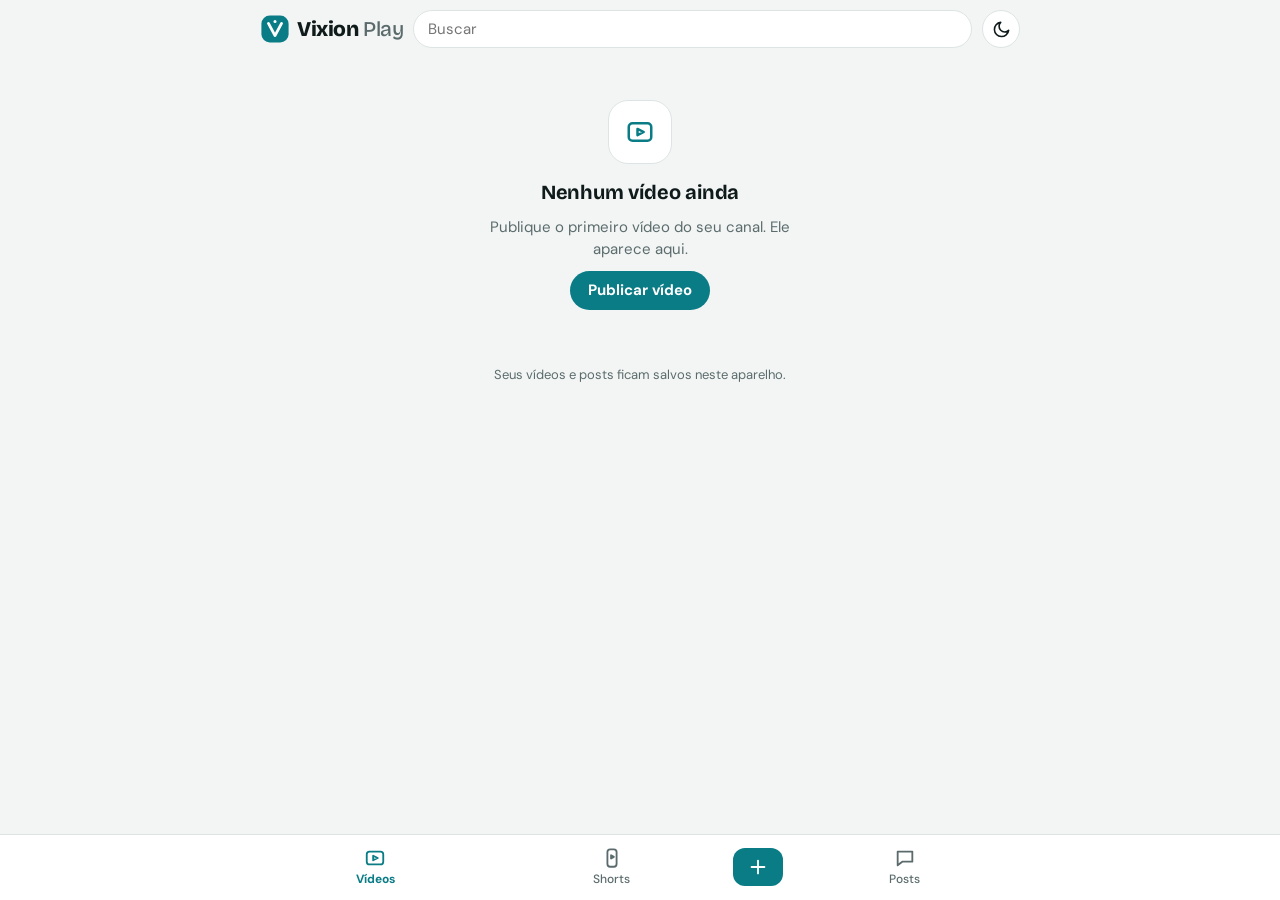
==== index-4.html @ 6b177bf6 "Add files via upload" ====
<!doctype html>
<html lang="pt-BR">
<head>
<meta charset="utf-8">
<meta name="viewport" content="width=device-width,initial-scale=1,viewport-fit=cover">
<meta name="theme-color" content="#0B1213">
<meta name="mobile-web-app-capable" content="yes">
<meta name="apple-mobile-web-app-capable" content="yes">
<meta name="apple-mobile-web-app-title" content="Vixion Play">
<link rel="manifest" href="manifest.webmanifest">
<link rel="icon" href="icon-192.png" type="image/png">
<link rel="apple-touch-icon" href="icon-192.png">
<style>:root{color-scheme:light;padding-top:env(safe-area-inset-top,0px);padding-bottom:env(safe-area-inset-bottom,0px)}body{margin:0}[hidden]{display:none!important}img{max-width:100%}</style>
<title>Vixion Play</title>
<meta name="claude:viewport-fit-sides" content="cover">
<link rel="stylesheet" href="https://fonts.googleapis.com/css2?family=Bricolage+Grotesque:opsz,wght@12..96,500;12..96,700;12..96,800&family=DM+Sans:wght@400;500;700&display=swap">
<style>
/* Layout: app de uma coluna no celular. Barra superior fixa (logo, busca, tema); abas Vídeos, Shorts e Posts na barra inferior com botão central de criar. Vídeos publicados ficam salvos no aparelho (IndexedDB). */
:root{
  --bg:#F2F5F4; --surface:#FFFFFF; --fg:#0F1A1B; --muted:#5B6B6C; --line:#DDE5E4;
  --accent:#0A7C86; --accent-ink:#FFFFFF; --hot:#E8590C; --shadow:0 1px 2px rgba(15,26,27,.06);
  --font-display:"Bricolage Grotesque","Segoe UI",system-ui,sans-serif;
  --font-body:"DM Sans","Segoe UI",system-ui,sans-serif;
}
@media (prefers-color-scheme:dark){
  :root:not([data-theme="light"]){--bg:#0B1213;--surface:#121C1E;--fg:#E8F1F0;--muted:#8FA3A4;--line:#223033;--accent:#35D0C4;--accent-ink:#04201F;--hot:#FF8A4C;--shadow:none;color-scheme:dark}
}
:root[data-theme="dark"]{--bg:#0B1213;--surface:#121C1E;--fg:#E8F1F0;--muted:#8FA3A4;--line:#223033;--accent:#35D0C4;--accent-ink:#04201F;--hot:#FF8A4C;--shadow:none;color-scheme:dark}

*{box-sizing:border-box}
body{background:var(--bg);color:var(--fg);font-family:var(--font-body);font-size:15px;line-height:1.45;
  padding-left:max(16px,env(safe-area-inset-left,0px));padding-right:max(16px,env(safe-area-inset-right,0px));
  padding-block:0 calc(76px + env(safe-area-inset-bottom,0px))}
body::before{content:"";position:fixed;inset:0 0 auto;height:env(safe-area-inset-top,0px);z-index:30;background:var(--bg)}
button{font:inherit;color:inherit;background:none;border:0;cursor:pointer;padding:0}
button:focus-visible,input:focus-visible,textarea:focus-visible,a:focus-visible,label:focus-within{outline:2px solid var(--accent);outline-offset:2px}
.wrap{max-width:760px;margin:0 auto}
svg{fill:none;stroke:currentColor;stroke-width:2;stroke-linecap:round;stroke-linejoin:round}

.top{position:sticky;top:env(safe-area-inset-top,0px);z-index:20;background:var(--bg);display:flex;align-items:center;gap:10px;padding:10px 0}
.logo{display:flex;align-items:center;gap:7px;font-family:var(--font-display);font-weight:800;font-size:21px;letter-spacing:-.02em;white-space:nowrap}
.logo svg{width:30px;height:30px;flex:none}
.logo span{font-weight:500;color:var(--muted)}
.search{flex:1;min-width:0}
.search input{width:100%;height:38px;border-radius:19px;border:1px solid var(--line);background:var(--surface);color:var(--fg);padding:0 14px;font:inherit}
.icon-btn{width:38px;height:38px;border-radius:50%;display:grid;place-items:center;border:1px solid var(--line);background:var(--surface);flex:none}
.icon-btn svg{width:19px;height:19px}

.grid{display:grid;grid-template-columns:repeat(auto-fill,minmax(min(100%,300px),1fr));gap:20px 16px;padding-top:6px}
.vid{display:block;text-align:left;width:100%}
.thumb{position:relative;aspect-ratio:16/9;border-radius:12px;overflow:hidden;max-width:100%;background:var(--line)}
.thumb img{position:absolute;inset:0;width:100%;height:100%;object-fit:cover}
.dur{position:absolute;right:8px;bottom:8px;background:rgba(0,0,0,.78);color:#fff;font-size:12px;font-weight:700;padding:2px 6px;border-radius:5px;font-variant-numeric:tabular-nums}
.meta{display:flex;gap:10px;padding-top:10px}
.av{flex:none;width:36px;height:36px;border-radius:50%;display:grid;place-items:center;color:var(--accent-ink);font-weight:700;font-size:14px;background:var(--accent)}
.meta h3{margin:0;font-size:15px;font-weight:700;line-height:1.3;text-wrap:balance;overflow-wrap:anywhere}
.sub{color:var(--muted);font-size:13px}
.minw{min-width:0}

.empty{margin:36px auto;max-width:340px;text-align:center;display:flex;flex-direction:column;align-items:center;gap:10px}
.empty .ic{width:64px;height:64px;border-radius:20px;background:var(--surface);border:1px solid var(--line);display:grid;place-items:center;color:var(--accent)}
.empty .ic svg{width:30px;height:30px}
.empty h2{font-family:var(--font-display);font-size:20px;margin:4px 0 0;letter-spacing:-.01em}
.empty p{margin:0;color:var(--muted)}

.shorts{height:calc(100svh - 150px - env(safe-area-inset-top,0px) - env(safe-area-inset-bottom,0px));min-height:420px;overflow-y:auto;scroll-snap-type:y mandatory;display:flex;flex-direction:column;gap:12px;scrollbar-width:none;border-radius:18px;margin-top:4px}
.shorts::-webkit-scrollbar{display:none}
.short{position:relative;flex:none;height:100%;scroll-snap-align:start;border-radius:18px;overflow:hidden;color:#fff;max-width:100%;background:#000}
.short video{position:absolute;inset:0;width:100%;height:100%;object-fit:cover}
.short::after{content:"";position:absolute;inset:auto 0 0;height:50%;background:linear-gradient(transparent,rgba(0,0,0,.65));pointer-events:none}
.tap{position:absolute;inset:0;width:100%;z-index:1}
.pauseflag{position:absolute;inset:0;display:grid;place-items:center;z-index:2;pointer-events:none;opacity:0;transition:opacity .2s}
.short.paused .pauseflag{opacity:1}
.pauseflag span{width:64px;height:64px;border-radius:50%;background:rgba(0,0,0,.5);display:grid;place-items:center}
.pauseflag svg{width:28px;height:28px;fill:#fff;stroke:none}
.sinfo{position:absolute;left:14px;right:80px;bottom:18px;z-index:3;text-shadow:0 1px 6px rgba(0,0,0,.5)}
.sinfo b{display:block;font-size:16px}
.sinfo p{margin:4px 0 0;font-size:14px;overflow-wrap:anywhere}
.rail{position:absolute;right:10px;bottom:18px;z-index:3;display:flex;flex-direction:column;gap:14px;align-items:center}
.rail button{display:flex;flex-direction:column;align-items:center;gap:2px;font-size:12px;font-weight:700;text-shadow:0 1px 4px rgba(0,0,0,.5)}
.rail .b{width:46px;height:46px;border-radius:50%;background:rgba(0,0,0,.4);display:grid;place-items:center;backdrop-filter:blur(4px)}
.rail svg{width:22px;height:22px}
.rail .liked svg{fill:#FF5A6E;stroke:#FF5A6E}
.prog{position:absolute;left:0;right:0;bottom:0;height:3px;background:rgba(255,255,255,.25);z-index:3}
.prog i{display:block;height:100%;width:0;background:#fff}

.compose{background:var(--surface);border:1px solid var(--line);border-radius:16px;padding:12px;display:flex;gap:10px;margin:6px 0 12px;box-shadow:var(--shadow)}
.compose textarea{width:100%;border:0;background:transparent;color:var(--fg);font:inherit;resize:none;height:56px}
.compose .row{display:flex;align-items:center;justify-content:space-between;gap:8px;margin-top:6px}
.count{font-size:13px;color:var(--muted);font-variant-numeric:tabular-nums}
.count.over{color:var(--hot);font-weight:700}
.btn{background:var(--accent);color:var(--accent-ink);font-weight:700;padding:9px 18px;border-radius:999px;display:inline-flex;align-items:center;justify-content:center;gap:6px}
.btn:disabled{opacity:.4;cursor:default}
.btn.ghost{background:transparent;border:1px solid var(--line);color:var(--fg)}
.btn.on{background:var(--fg);color:var(--bg)}
.btn.danger{background:transparent;border:1px solid var(--hot);color:var(--hot)}
.btn.block{width:100%}
.post{display:flex;gap:10px;padding:14px 4px;border-bottom:1px solid var(--line)}
.post .body{flex:1;min-width:0}
.post p{margin:2px 0 8px;overflow-wrap:anywhere;white-space:pre-wrap}
.post .who span{color:var(--muted);font-size:14px}
.acts{display:flex;gap:28px;color:var(--muted);font-size:13px}
.acts button{display:flex;align-items:center;gap:6px;padding:4px 0}
.acts svg{width:18px;height:18px}
.acts .liked{color:#E0405A}
.acts .liked svg{fill:#E0405A}

.nav{position:fixed;left:0;right:0;bottom:0;z-index:20;background:var(--surface);border-top:1px solid var(--line);
  padding:8px max(16px,env(safe-area-inset-left,0px)) calc(8px + env(safe-area-inset-bottom,0px)) max(16px,env(safe-area-inset-right,0px))}
.nav .in{max-width:760px;margin:0 auto;display:grid;grid-template-columns:1fr 1fr auto 1fr;align-items:center;gap:6px}
.tab{display:flex;flex-direction:column;align-items:center;gap:2px;font-size:12px;font-weight:500;color:var(--muted);padding:4px 0}
.tab svg{width:22px;height:22px}
.tab[aria-current="page"]{color:var(--accent);font-weight:700}
.plus{width:50px;height:38px;border-radius:12px;background:var(--accent);color:var(--accent-ink);display:grid;place-items:center}
.plus svg{width:22px;height:22px}

.sheet{position:fixed;inset:0;z-index:40;background:var(--bg);overflow-y:auto;
  padding:env(safe-area-inset-top,0px) 0 env(safe-area-inset-bottom,0px)}
.sheet .in{max-width:760px;margin:0 auto;padding:0 0 24px}
.player{position:relative;aspect-ratio:16/9;background:#000;max-width:100%;overflow:hidden}
.player video{width:100%;height:100%;object-fit:contain;display:block;background:#000}
.close{position:absolute;left:10px;top:10px;z-index:2;width:36px;height:36px;border-radius:50%;background:rgba(0,0,0,.55);color:#fff;display:grid;place-items:center}
.close svg{width:18px;height:18px}
.sec{padding:0 max(16px,env(safe-area-inset-left,0px)) 0 max(16px,env(safe-area-inset-right,0px))}
.sec h2{font-family:var(--font-display);font-size:21px;line-height:1.15;margin:14px 0 6px;letter-spacing:-.01em;text-wrap:balance;overflow-wrap:anywhere}
.row2{display:flex;align-items:center;gap:10px;margin:12px 0;flex-wrap:wrap}
.row2 .grow{flex:1;min-width:0}
.cm{display:flex;gap:10px;margin:12px 0}
.cm p{margin:0;overflow-wrap:anywhere}
.cin{display:flex;gap:8px;margin-top:8px}
.cin input,.field input{flex:1;min-width:0;height:42px;border-radius:12px;border:1px solid var(--line);background:var(--surface);color:var(--fg);padding:0 14px;font:inherit;width:100%}
.hdr{display:flex;align-items:center;gap:12px;padding:12px max(16px,env(safe-area-inset-left,0px));}
.hdr .icon-btn{flex:none}
.hdr h2{font-family:var(--font-display);font-size:20px;margin:0;letter-spacing:-.01em}
.field{display:flex;flex-direction:column;gap:6px;margin:14px 0}
.field label,.field .lb{font-weight:700;font-size:14px}
.pick{display:flex;flex-direction:column;align-items:center;gap:8px;border:2px dashed var(--line);border-radius:16px;padding:22px 12px;text-align:center;cursor:pointer;background:var(--surface);color:var(--muted)}
.pick svg{width:30px;height:30px;color:var(--accent)}
.pick input{position:absolute;width:1px;height:1px;opacity:0}
.pv{display:flex;gap:12px;align-items:center;margin-top:10px}
.pv img{width:110px;border-radius:10px;aspect-ratio:16/9;object-fit:cover;background:var(--line);max-width:40%}
.pv.v img{width:64px;aspect-ratio:9/16;max-width:25%}
.menu{position:fixed;inset:0;z-index:50;background:rgba(0,0,0,.5);display:flex;align-items:flex-end;justify-content:center}
.menu .card{width:100%;max-width:760px;background:var(--surface);border-radius:20px 20px 0 0;padding:14px max(16px,env(safe-area-inset-left,0px)) calc(16px + env(safe-area-inset-bottom,0px)) max(16px,env(safe-area-inset-right,0px));display:flex;flex-direction:column;gap:10px}
.menu .opt{display:flex;align-items:center;gap:14px;text-align:left;padding:12px;border-radius:14px;border:1px solid var(--line)}
.menu .opt svg{width:24px;height:24px;color:var(--accent);flex:none}
.menu .opt b{display:block}
.toast{position:fixed;left:50%;bottom:calc(92px + env(safe-area-inset-bottom,0px));transform:translateX(-50%);background:var(--fg);color:var(--bg);padding:9px 16px;border-radius:999px;font-size:14px;font-weight:500;z-index:60;max-width:90%;text-align:center}
.note{color:var(--muted);font-size:13px;text-align:center;margin:20px 0 0}
.err{color:var(--hot);font-size:14px;margin:6px 0 0}
h1.vh{position:absolute;width:1px;height:1px;overflow:hidden;clip:rect(0 0 0 0)}
</style>

<div class="wrap">
  <header class="top">
    <div class="logo" aria-label="Vixion Play">
      <svg viewBox="0 0 32 32" aria-hidden="true"><rect x="1.5" y="1.5" width="29" height="29" rx="9" style="fill:var(--accent);stroke:none"/><path d="M9 10l7 13 7-13" style="stroke:var(--accent-ink);stroke-width:3"/><circle cx="16" cy="8" r="1.6" style="fill:var(--accent-ink);stroke:none"/></svg>
      <div>Vixion <span>Play</span></div>
    </div>
    <label class="search"><h1 class="vh">Vixion Play</h1><input id="q" type="search" placeholder="Buscar" aria-label="Buscar vídeos"></label>
    <button class="icon-btn" id="theme" aria-label="Alternar tema"><svg viewBox="0 0 24 24"><path d="M21 13A9 9 0 1 1 11 3a7 7 0 0 0 10 10z"/></svg></button>
  </header>

  <main>
    <section id="v-videos"><div class="grid" id="grid"></div></section>
    <section id="v-shorts" hidden><div id="shortsbox"></div></section>
    <section id="v-posts" hidden>
      <div class="compose">
        <div class="av" id="myav">V</div>
        <div class="minw" style="flex:1">
          <textarea id="ptxt" maxlength="400" placeholder="O que está rolando?" aria-label="Escrever post"></textarea>
          <div class="row"><span class="count" id="cnt">280</span><button class="btn" id="pbtn" disabled>Postar</button></div>
        </div>
      </div>
      <div id="posts"></div>
    </section>
    <p class="note">Seus vídeos e posts ficam salvos neste aparelho.</p>
  </main>
</div>

<nav class="nav" aria-label="Principal"><div class="in">
  <button class="tab" data-tab="videos"><svg viewBox="0 0 24 24"><rect x="3" y="5" width="18" height="14" rx="3"/><path d="M10 9.5l5 2.5-5 2.5z"/></svg>Vídeos</button>
  <button class="tab" data-tab="shorts"><svg viewBox="0 0 24 24"><rect x="7" y="2.5" width="10" height="19" rx="3"/><path d="M11 9l3 1.8-3 1.8z"/></svg>Shorts</button>
  <button class="plus" id="plus" aria-label="Criar"><svg viewBox="0 0 24 24"><path d="M12 5v14M5 12h14"/></svg></button>
  <button class="tab" data-tab="posts"><svg viewBox="0 0 24 24"><path d="M4 5h16v11H9l-5 4z"/></svg>Posts</button>
</div></nav>

<div class="sheet" id="sheet" hidden></div>
<div class="menu" id="menu" hidden></div>
<div class="toast" id="toast" hidden></div>

<script>
(function(){
var ICON={
  heart:'<svg viewBox="0 0 24 24"><path d="M12 20s-7.5-4.6-9-9.5A5 5 0 0 1 12 7a5 5 0 0 1 9 3.5C19.5 15.4 12 20 12 20z"/></svg>',
  chat:'<svg viewBox="0 0 24 24"><path d="M4 5h16v11H9l-5 4z"/></svg>',
  trash:'<svg viewBox="0 0 24 24"><path d="M4 7h16M10 11v6M14 11v6M6 7l1 13h10l1-13M9 7V4h6v3"/></svg>',
  vol:'<svg viewBox="0 0 24 24"><path d="M4 9v6h4l5 4V5L8 9zM17 9a4 4 0 0 1 0 6"/></svg>',
  mute:'<svg viewBox="0 0 24 24"><path d="M4 9v6h4l5 4V5L8 9zM17 9l4 6M21 9l-4 6"/></svg>',
  play:'<svg viewBox="0 0 24 24"><path d="M7 4l13 8-13 8z"/></svg>',
  x:'<svg viewBox="0 0 24 24"><path d="M6 6l12 12M18 6L6 18"/></svg>',
  back:'<svg viewBox="0 0 24 24"><path d="M15 5l-7 7 7 7"/></svg>',
  up:'<svg viewBox="0 0 24 24"><path d="M12 16V4M7 9l5-5 5 5M5 14v6h14v-6"/></svg>',
  film:'<svg viewBox="0 0 24 24"><rect x="3" y="5" width="18" height="14" rx="3"/><path d="M10 9.5l5 2.5-5 2.5z"/></svg>',
  rect:'<svg viewBox="0 0 24 24"><rect x="7" y="2.5" width="10" height="19" rx="3"/><path d="M11 9l3 1.8-3 1.8z"/></svg>',
  note:'<svg viewBox="0 0 24 24"><path d="M4 5h16v11H9l-5 4z"/></svg>'
};
function $(s,r){return (r||document).querySelector(s)}
function esc(s){return String(s).replace(/[&<>"]/g,function(c){return{"&":"&amp;","<":"&lt;",">":"&gt;",'"':"&quot;"}[c]})}
function fmt(n){if(n>=1e6)return (n/1e6).toFixed(1).replace(".0","").replace(".",",")+" mi";if(n>=1e3)return (n/1e3).toFixed(n>=1e4?0:1).replace(".0","").replace(".",",")+" mil";return String(n)}
function dur(s){s=Math.round(s||0);var h=Math.floor(s/3600),m=Math.floor(s%3600/60),r=s%60;return (h?h+":"+(m<10?"0":""):"")+m+":"+(r<10?"0":"")+r}
function ago(t){var m=Math.floor((Date.now()-t)/60000);if(m<1)return "agora";if(m<60)return "há "+m+" min";var h=Math.floor(m/60);if(h<24)return "há "+h+" h";var d=Math.floor(h/24);if(d<30)return "há "+d+(d===1?" dia":" dias");var mo=Math.floor(d/30);return "há "+mo+(mo===1?" mês":" meses")}
function init(n){return (n||"V").replace("@","").trim().charAt(0).toUpperCase()}
function toast(m){var t=$("#toast");t.textContent=m;t.hidden=false;clearTimeout(toast.t);toast.t=setTimeout(function(){t.hidden=true},2200)}
function lsGet(k,d){try{var v=localStorage.getItem(k);return v?JSON.parse(v):d}catch(e){return d}}
function lsSet(k,v){try{localStorage.setItem(k,JSON.stringify(v))}catch(e){}}

var st={tab:"videos",q:"",muted:true,liked:lsGet("vx-liked",{}),ch:lsGet("vx-channel","")};
var LIB=[],POSTS=lsGet("vx-posts",[]),URLS={},DB=null,dbOk=true;

/* armazenamento de vídeos no aparelho */
function openDB(){return new Promise(function(res,rej){
  if(!window.indexedDB){rej();return}
  var r=indexedDB.open("vixion",1);
  r.onupgradeneeded=function(){r.result.createObjectStore("videos",{keyPath:"id"})};
  r.onsuccess=function(){res(r.result)};r.onerror=function(){rej(r.error)};
})}
function dbAll(){return new Promise(function(res,rej){var q=DB.transaction("videos").objectStore("videos").getAll();q.onsuccess=function(){res(q.result||[])};q.onerror=function(){rej(q.error)}})}
function dbPut(v){return new Promise(function(res,rej){var t=DB.transaction("videos","readwrite");t.objectStore("videos").put(v);t.oncomplete=res;t.onerror=function(){rej(t.error)};t.onabort=function(){rej(t.error)}})}
function dbDel(id){return new Promise(function(res,rej){var t=DB.transaction("videos","readwrite");t.objectStore("videos").delete(id);t.oncomplete=res;t.onerror=function(){rej(t.error)}})}
function urlOf(v){if(!URLS[v.id])URLS[v.id]=URL.createObjectURL(v.blob);return URLS[v.id]}
function kind(k){return LIB.filter(function(v){return v.kind===k}).sort(function(a,b){return b.created-a.created})}

/* vídeos */
function emptyBlock(icon,title,text,btn){
  return '<div class="empty"><div class="ic">'+icon+'</div><h2>'+title+'</h2><p>'+text+'</p>'+(btn?'<button class="btn" data-publish>'+btn+'</button>':'')+'</div>';
}
function drawGrid(){
  var q=st.q.toLowerCase();
  var list=kind("video").filter(function(v){return !q||(v.title+" "+v.ch).toLowerCase().indexOf(q)>-1});
  if(!list.length){
    $("#grid").innerHTML=st.q?'<div class="empty" style="grid-column:1/-1"><p>Nenhum vídeo encontrado.</p></div>':
      '<div style="grid-column:1/-1">'+emptyBlock(ICON.film,"Nenhum vídeo ainda","Publique o primeiro vídeo do seu canal. Ele aparece aqui.","Publicar vídeo")+'</div>';
    return;
  }
  $("#grid").innerHTML=list.map(function(v){
    return '<button class="vid" data-vid="'+v.id+'"><div class="thumb">'+(v.thumb?'<img alt="" src="'+v.thumb+'">':'')+'<span class="dur">'+dur(v.dur)+'</span></div>'+
    '<div class="meta"><div class="av">'+init(v.ch)+'</div><div class="minw"><h3>'+esc(v.title)+'</h3><div class="sub">'+esc(v.ch)+' · '+fmt(v.views||0)+' views · '+ago(v.created)+'</div></div></div></button>';
  }).join("");
}

/* shorts */
var io=null;
function pauseAll(){document.querySelectorAll("#shortsbox video").forEach(function(v){try{v.pause()}catch(e){}})}
function drawShorts(){
  var box=$("#shortsbox"),list=kind("short");
  if(io){io.disconnect();io=null}
  if(!list.length){box.innerHTML=emptyBlock(ICON.rect,"Nenhum short ainda","Vídeos gravados em pé aparecem aqui, em tela cheia.","Publicar vídeo");return}
  box.innerHTML='<div class="shorts" id="shorts">'+list.map(function(s){
    var on=st.liked["s"+s.id];
    return '<article class="short" data-s="'+s.id+'"><video src="'+urlOf(s)+'" '+(s.thumb?'poster="'+s.thumb+'" ':'')+'loop playsinline '+(st.muted?'muted ':'')+'preload="metadata"></video>'+
    '<button class="tap" data-tap aria-label="Pausar ou continuar"></button><div class="pauseflag"><span>'+ICON.play+'</span></div>'+
    '<div class="sinfo"><b>'+esc(s.ch)+'</b><p>'+esc(s.title)+'</p></div>'+
    '<div class="rail"><button class="'+(on?"liked":"")+'" data-slike="'+s.id+'"><span class="b">'+ICON.heart+'</span><span>'+fmt((s.likes||0)+(on?1:0))+'</span></button>'+
    '<button data-mute><span class="b">'+(st.muted?ICON.mute:ICON.vol)+'</span><span>'+(st.muted?"Mudo":"Som")+'</span></button>'+
    '<button data-del="'+s.id+'"><span class="b">'+ICON.trash+'</span><span>Excluir</span></button></div>'+
    '<div class="prog"><i></i></div></article>';
  }).join("")+'</div>';
  var root=$("#shorts");
  io=new IntersectionObserver(function(es){es.forEach(function(e){
    var v=e.target.querySelector("video");
    if(e.isIntersecting&&e.intersectionRatio>.7){e.target.classList.remove("paused");var p=v.play();if(p&&p.catch)p.catch(function(){})}
    else{try{v.pause()}catch(x){}}
  })},{root:root,threshold:[0,.7,1]});
  root.querySelectorAll(".short").forEach(function(el){
    io.observe(el);
    var v=el.querySelector("video"),bar=el.querySelector(".prog i");
    v.ontimeupdate=function(){if(v.duration)bar.style.width=(v.currentTime/v.duration*100)+"%"};
  });
}

/* posts */
function drawPosts(){
  if(!POSTS.length){$("#posts").innerHTML=emptyBlock(ICON.note,"Nenhum post ainda","Escreva algo no campo acima para abrir o feed.");return}
  $("#posts").innerHTML=POSTS.map(function(p){
    var on=st.liked["p"+p.id];
    return '<article class="post"><div class="av">'+init(p.n)+'</div><div class="body"><div class="who"><b>'+esc(p.n)+'</b> <span>· '+ago(p.id)+'</span></div>'+
    '<p>'+esc(p.t)+'</p><div class="acts"><button class="'+(on?"liked":"")+'" data-plike="'+p.id+'">'+ICON.heart+fmt((p.l||0)+(on?1:0))+'</button>'+
    '<button data-pdel="'+p.id+'" aria-label="Excluir post">'+ICON.trash+'</button></div></div></article>';
  }).join("");
}

/* abas */
function go(tab,silent){
  st.tab=tab;
  ["videos","shorts","posts"].forEach(function(t){$("#v-"+t).hidden=t!==tab});
  document.querySelectorAll(".tab").forEach(function(b){if(b.dataset.tab===tab)b.setAttribute("aria-current","page");else b.removeAttribute("aria-current")});
  if(tab!=="shorts")pauseAll();
  if(tab==="shorts")drawShorts();
  if(!silent){try{history.replaceState(null,"","#"+tab)}catch(e){location.hash=tab}}
  window.scrollTo(0,0);
}

/* excluir com confirmação */
var pend=null;
function askDelete(id){
  if(pend&&pend.id===id){clearTimeout(pend.t);pend=null;removeVideo(id);return}
  if(pend)clearTimeout(pend.t);
  pend={id:id,t:setTimeout(function(){pend=null},3500)};
  toast("Toque de novo para excluir");
}
function removeVideo(id){
  dbDel(id).catch(function(){}).then(function(){
    LIB=LIB.filter(function(v){return v.id!==id});
    if(URLS[id]){URL.revokeObjectURL(URLS[id]);delete URLS[id]}
    closeSheet();drawGrid();if(st.tab==="shorts")drawShorts();toast("Vídeo excluído");
  });
}

/* player */
function closeSheet(){var sh=$("#sheet");var v=sh.querySelector("video");if(v)try{v.pause()}catch(e){}sh.hidden=true;sh.innerHTML="";document.body.style.overflow=""}
function openVideo(id){
  var v=LIB.filter(function(x){return x.id==id})[0];if(!v)return;
  v.views=(v.views||0)+1;dbPut(v).catch(function(){});
  var sh=$("#sheet"),cms=[],on=st.liked["v"+v.id];
  sh.innerHTML='<div class="in"><div class="player"><video controls autoplay playsinline src="'+urlOf(v)+'"></video>'+
   '<button class="close" id="cl" aria-label="Fechar">'+ICON.x+'</button></div>'+
   '<div class="sec"><h2>'+esc(v.title)+'</h2><div class="sub">'+fmt(v.views)+' views · '+ago(v.created)+'</div>'+
   '<div class="row2"><div class="av">'+init(v.ch)+'</div><div class="grow"><b>'+esc(v.ch)+'</b></div></div>'+
   '<div class="row2"><button class="btn ghost" id="lk">'+ICON.heart.replace('<svg','<svg width="18" height="18"')+'<span id="lkn">'+fmt((v.likes||0)+(on?1:0))+'</span></button>'+
   '<button class="btn danger" id="dl">Excluir vídeo</button></div>'+
   '<b>Comentários</b><div id="cms"></div>'+
   '<form class="cin" id="cf"><input id="ci" placeholder="Adicionar comentário" aria-label="Comentário" maxlength="200"><button class="btn" type="submit">Enviar</button></form></div></div>';
  sh.hidden=false;sh.scrollTop=0;document.body.style.overflow="hidden";
  function cdraw(){$("#cms",sh).innerHTML=cms.length?cms.map(function(c){return '<div class="cm"><div class="av">'+init(c.n)+'</div><div class="minw"><div class="sub">'+esc(c.n)+'</div><p>'+esc(c.t)+'</p></div></div>'}).join(""):'<p class="sub" style="margin:8px 0">Seja o primeiro a comentar.</p>'}
  cdraw();
  $("#cl",sh).onclick=function(){closeSheet();drawGrid()};
  $("#lk",sh).onclick=function(){st.liked["v"+v.id]=!st.liked["v"+v.id];lsSet("vx-liked",st.liked);$("#lkn",sh).textContent=fmt((v.likes||0)+(st.liked["v"+v.id]?1:0))};
  $("#dl",sh).onclick=function(){askDelete(v.id)};
  $("#cf",sh).onsubmit=function(e){e.preventDefault();var i=$("#ci",sh),t=i.value.trim();if(!t)return;cms.unshift({n:st.ch||"Você",t:t});i.value="";cdraw()};
}

/* publicar vídeo */
function probe(file){return new Promise(function(res,rej){
  var u=URL.createObjectURL(file),v=document.createElement("video"),done=false;
  v.muted=true;v.playsInline=true;v.preload="metadata";
  function fail(){if(done)return;done=true;URL.revokeObjectURL(u);rej()}
  var to=setTimeout(fail,12000);
  v.onerror=fail;
  v.onloadedmetadata=function(){try{v.currentTime=Math.min(1,(v.duration||2)/2)}catch(e){}};
  v.onseeked=function(){
    if(done)return;done=true;clearTimeout(to);
    var w=v.videoWidth,h=v.videoHeight,c=document.createElement("canvas"),sc=Math.min(1,640/Math.max(w,h));
    c.width=Math.round(w*sc);c.height=Math.round(h*sc);
    var thumb="";try{c.getContext("2d").drawImage(v,0,0,c.width,c.height);thumb=c.toDataURL("image/jpeg",.72)}catch(e){}
    var d=v.duration;URL.revokeObjectURL(u);res({thumb:thumb,dur:d,vertical:h>w});
  };
  v.src=u;
})}
function openPublish(){
  closeMenu();
  var sh=$("#sheet"),info=null,file=null;
  sh.innerHTML='<div class="in"><div class="hdr"><button class="icon-btn" id="cl" aria-label="Voltar">'+ICON.back+'</button><h2>Publicar vídeo</h2></div>'+
   '<form class="sec" id="pf"><label class="pick" for="f">'+ICON.up+'<b style="color:var(--fg)">Escolher vídeo</b><span>Da galeria ou dos arquivos do aparelho</span><input id="f" type="file" accept="video/*"></label>'+
   '<div class="pv" id="pv" hidden><img id="pi" alt=""><div class="minw"><div id="pk"><b></b></div><div class="sub" id="pd"></div></div></div><p class="err" id="er" hidden></p>'+
   '<div class="field"><label for="tt">Título</label><input id="tt" maxlength="100" placeholder="Dê um título ao vídeo"></div>'+
   '<div class="field"><label for="cn">Nome do canal</label><input id="cn" maxlength="40" placeholder="Ex.: Meu Canal" value="'+esc(st.ch)+'"></div>'+
   '<p class="sub">O vídeo fica salvo neste aparelho e neste navegador. Outras pessoas ainda não conseguem ver.</p>'+
   '<button class="btn block" id="go" type="submit" disabled>Publicar</button></form></div>';
  sh.hidden=false;sh.scrollTop=0;document.body.style.overflow="hidden";
  $("#cl",sh).onclick=closeSheet;
  var er=$("#er",sh),goBtn=$("#go",sh);
  $("#f",sh).onchange=function(){
    file=this.files&&this.files[0];if(!file)return;
    er.hidden=true;goBtn.disabled=true;info=null;
    $("#pv",sh).hidden=false;$("#pk",sh).innerHTML="<b>Lendo o vídeo…</b>";$("#pd",sh).textContent="";$("#pi",sh).removeAttribute("src");
    if(!$("#tt",sh).value)$("#tt",sh).value=file.name.replace(/\.[^.]+$/,"").slice(0,100);
    probe(file).then(function(r){
      info=r;$("#pi",sh).src=r.thumb;$("#pv",sh).classList.toggle("v",r.vertical);
      $("#pk",sh).innerHTML="<b>"+(r.vertical?"Vai para Shorts":"Vai para Vídeos")+"</b>";
      $("#pd",sh).textContent=dur(r.dur)+" · "+(file.size/1048576).toFixed(1).replace(".",",")+" MB";
      goBtn.disabled=false;
    }).catch(function(){
      $("#pv",sh).hidden=true;er.textContent="Não consegui abrir esse vídeo neste navegador. Tente um arquivo MP4.";er.hidden=false;
    });
  };
  $("#pf",sh).onsubmit=function(e){
    e.preventDefault();
    if(!info||!file||!DB){if(!DB){er.textContent="Este navegador não permite salvar vídeos.";er.hidden=false}return}
    var title=$("#tt",sh).value.trim()||"Sem título",ch=$("#cn",sh).value.trim()||"Meu canal";
    goBtn.disabled=true;goBtn.textContent="Salvando…";
    var rec={id:Date.now(),title:title,ch:ch,kind:info.vertical?"short":"video",dur:info.dur,thumb:info.thumb,blob:file,created:Date.now(),views:0,likes:0};
    st.ch=ch;lsSet("vx-channel",ch);
    dbPut(rec).then(function(){
      LIB.unshift(rec);closeSheet();drawGrid();go(rec.kind==="short"?"shorts":"videos");toast("Vídeo publicado");
    }).catch(function(){
      goBtn.disabled=false;goBtn.textContent="Publicar";er.textContent="Não coube no espaço deste aparelho. Tente um vídeo menor.";er.hidden=false;
    });
  };
}

/* menu criar */
function closeMenu(){$("#menu").hidden=true;$("#menu").innerHTML=""}
function openMenu(){
  var m=$("#menu");
  m.innerHTML='<div class="card"><button class="opt" data-publish>'+ICON.up+'<span><b>Publicar vídeo</b><span class="sub">Envie da galeria do aparelho</span></span></button>'+
   '<button class="opt" data-newpost>'+ICON.note+'<span><b>Escrever post</b><span class="sub">Texto curto de até 280 letras</span></span></button></div>';
  m.hidden=false;
}

/* eventos */
document.addEventListener("click",function(e){
  var menu=$("#menu");
  if(!menu.hidden&&e.target===menu){closeMenu();return}
  var t=e.target.closest("button");if(!t)return;
  if(t.dataset.tab){go(t.dataset.tab);return}
  if(t.dataset.vid){openVideo(t.dataset.vid);return}
  if(t.hasAttribute("data-publish")){openPublish();return}
  if(t.hasAttribute("data-newpost")){closeMenu();go("posts");setTimeout(function(){$("#ptxt").focus()},50);return}
  if(t.dataset.slike){var k=t.dataset.slike;st.liked["s"+k]=!st.liked["s"+k];lsSet("vx-liked",st.liked);
    var el=t.closest(".short"),on=st.liked["s"+k],s=LIB.filter(function(x){return x.id==k})[0];
    t.classList.toggle("liked",on);t.querySelector("span:last-child").textContent=fmt((s.likes||0)+(on?1:0));return}
  if(t.dataset.plike){var k2="p"+t.dataset.plike;st.liked[k2]=!st.liked[k2];lsSet("vx-liked",st.liked);drawPosts();return}
  if(t.dataset.pdel){POSTS=POSTS.filter(function(p){return String(p.id)!==t.dataset.pdel});lsSet("vx-posts",POSTS);drawPosts();return}
  if(t.dataset.del){askDelete(+t.dataset.del);return}
  if(t.hasAttribute("data-mute")){st.muted=!st.muted;document.querySelectorAll("#shortsbox video").forEach(function(v){v.muted=st.muted});
    document.querySelectorAll("[data-mute]").forEach(function(b){b.innerHTML='<span class="b">'+(st.muted?ICON.mute:ICON.vol)+'</span><span>'+(st.muted?"Mudo":"Som")+'</span>'});return}
  if(t.hasAttribute("data-tap")){var sh=t.closest(".short"),v=sh.querySelector("video");
    if(v.paused){v.play();sh.classList.remove("paused")}else{v.pause();sh.classList.add("paused")}return}
});
document.addEventListener("keydown",function(e){if(e.key==="Escape"){if(!$("#menu").hidden)closeMenu();else if(!$("#sheet").hidden)closeSheet()}});
$("#q").addEventListener("input",function(){st.q=this.value;if(st.tab!=="videos")go("videos");drawGrid()});
$("#theme").addEventListener("click",function(){
  var r=document.documentElement,cur=r.getAttribute("data-theme");
  if(!cur)cur=matchMedia("(prefers-color-scheme: dark)").matches?"dark":"light";
  r.setAttribute("data-theme",cur==="dark"?"light":"dark");
});
$("#plus").addEventListener("click",openMenu);
var pt=$("#ptxt"),pb=$("#pbtn"),cn=$("#cnt");
pt.addEventListener("input",function(){
  var left=280-pt.value.length;cn.textContent=left;cn.classList.toggle("over",left<0);
  pb.disabled=!pt.value.trim()||left<0;
});
pb.addEventListener("click",function(){
  var t=pt.value.trim();if(!t||t.length>280)return;
  POSTS.unshift({id:Date.now(),n:st.ch||"Você",t:t,l:0});lsSet("vx-posts",POSTS);
  pt.value="";cn.textContent="280";pb.disabled=true;drawPosts();toast("Post publicado");
});
window.addEventListener("hashchange",function(){var h=location.hash.slice(1);if(["videos","shorts","posts"].indexOf(h)>-1)go(h,true)});

$("#myav").textContent=init(st.ch||"V");
drawGrid();drawPosts();
var h0=location.hash.slice(1);go(["videos","shorts","posts"].indexOf(h0)>-1?h0:"videos",true);
openDB().then(function(d){DB=d;return dbAll()}).then(function(all){LIB=all;drawGrid();if(st.tab==="shorts")drawShorts()}).catch(function(){dbOk=false});
})();
</script>

<script>if('serviceWorker' in navigator){addEventListener('load',function(){navigator.serviceWorker.register('sw.js').catch(function(){})})}</script>
</body>
</html>
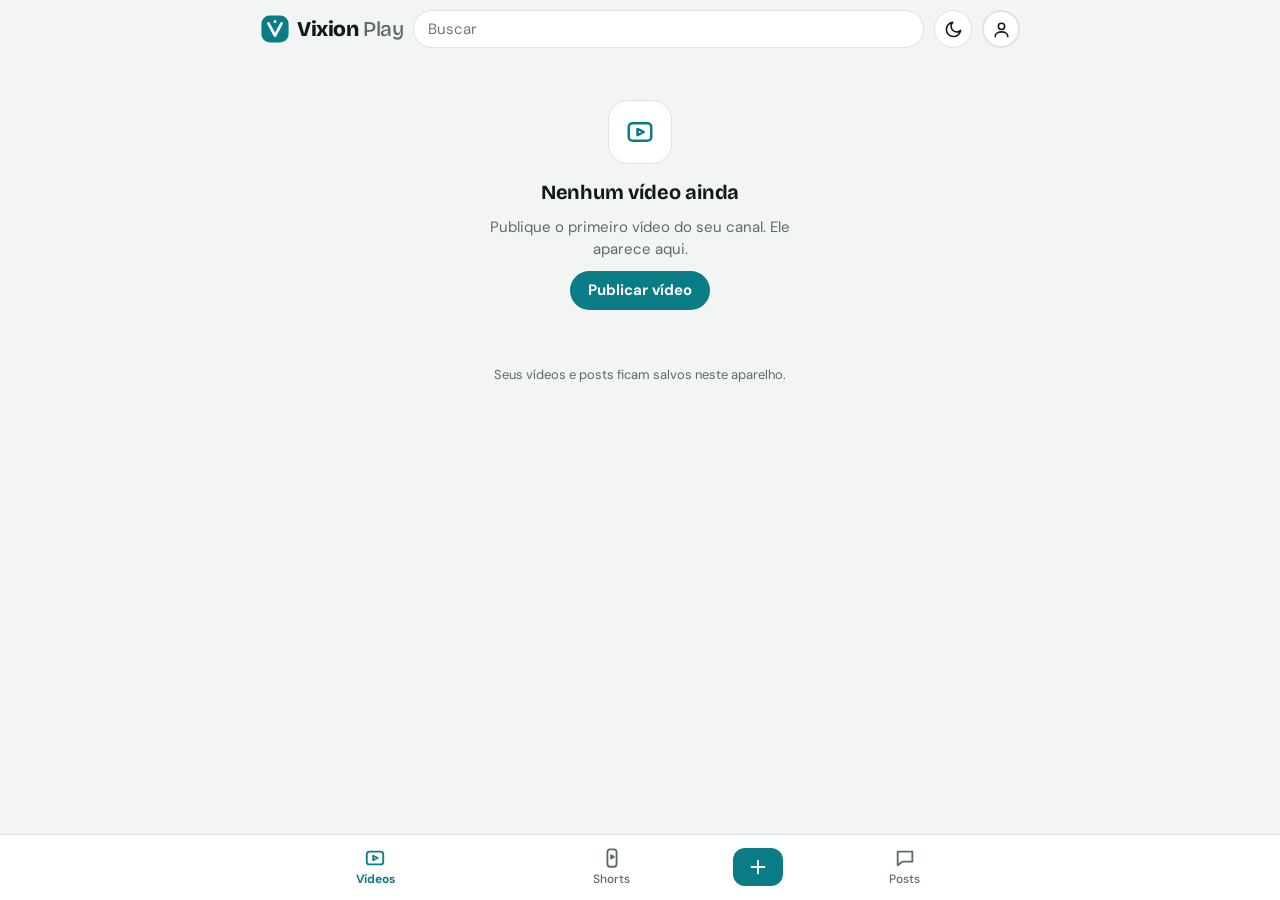
==== commit 3b158587: "Add files via upload" ====
--- a/index-4.html
+++ b/index-4.html
@@ -149,6 +149,29 @@
 .note{color:var(--muted);font-size:13px;text-align:center;margin:20px 0 0}
 .err{color:var(--hot);font-size:14px;margin:6px 0 0}
 h1.vh{position:absolute;width:1px;height:1px;overflow:hidden;clip:rect(0 0 0 0)}
+.av img,.bigav img{width:100%;height:100%;object-fit:cover;display:block}
+.av{overflow:hidden}
+.icon-btn.avb{padding:0;overflow:hidden;border:2px solid var(--line)}
+.icon-btn .av{width:100%;height:100%;border-radius:50%;font-size:15px}
+.banner{position:relative;height:120px}
+.bigav{width:84px;height:84px;border-radius:50%;border:4px solid var(--bg);display:grid;place-items:center;font-family:var(--font-display);font-weight:800;font-size:34px;color:#fff;overflow:hidden;margin-top:-42px;flex:none}
+.pavrow{display:flex;align-items:flex-end;justify-content:space-between;gap:12px;position:relative;z-index:1}
+.field>input{flex:none}
+.pn{font-family:var(--font-display);font-size:24px;margin:10px 0 2px;letter-spacing:-.01em;overflow-wrap:anywhere}
+.bio{margin:8px 0;overflow-wrap:anywhere}
+.stats{display:flex;gap:22px;margin:12px 0 16px}
+.stats b{display:block;font-size:19px;font-family:var(--font-display)}
+.sec h3.sh{font-family:var(--font-display);font-size:17px;margin:22px 0 10px}
+.tag{position:absolute;left:8px;top:8px;background:rgba(0,0,0,.7);color:#fff;font-size:11px;font-weight:700;padding:2px 6px;border-radius:5px}
+.edav{display:flex;align-items:center;gap:14px;margin:8px 0 4px}
+.edav .bigav{margin-top:0;border-color:var(--line)}
+.swatches{display:flex;gap:10px;flex-wrap:wrap}
+.sw{width:34px;height:34px;border-radius:50%;border:3px solid transparent}
+.sw[aria-pressed="true"]{border-color:var(--fg)}
+.hrow{display:flex;align-items:center;gap:8px}
+.hrow span{font-weight:700;color:var(--muted);font-size:18px}
+.help{font-size:13px;color:var(--muted);margin:0}
+@media (max-width:340px){.logo span{display:none}}
 </style>
 
 <div class="wrap">
@@ -159,6 +182,7 @@
     </div>
     <label class="search"><h1 class="vh">Vixion Play</h1><input id="q" type="search" placeholder="Buscar" aria-label="Buscar vídeos"></label>
     <button class="icon-btn" id="theme" aria-label="Alternar tema"><svg viewBox="0 0 24 24"><path d="M21 13A9 9 0 1 1 11 3a7 7 0 0 0 10 10z"/></svg></button>
+    <button class="icon-btn avb" id="prof" aria-label="Meu canal"></button>
   </header>
 
   <main>
@@ -166,7 +190,7 @@
     <section id="v-shorts" hidden><div id="shortsbox"></div></section>
     <section id="v-posts" hidden>
       <div class="compose">
-        <div class="av" id="myav">V</div>
+        <div id="myavbox"></div>
         <div class="minw" style="flex:1">
           <textarea id="ptxt" maxlength="400" placeholder="O que está rolando?" aria-label="Escrever post"></textarea>
           <div class="row"><span class="count" id="cnt">280</span><button class="btn" id="pbtn" disabled>Postar</button></div>
@@ -203,7 +227,8 @@
   up:'<svg viewBox="0 0 24 24"><path d="M12 16V4M7 9l5-5 5 5M5 14v6h14v-6"/></svg>',
   film:'<svg viewBox="0 0 24 24"><rect x="3" y="5" width="18" height="14" rx="3"/><path d="M10 9.5l5 2.5-5 2.5z"/></svg>',
   rect:'<svg viewBox="0 0 24 24"><rect x="7" y="2.5" width="10" height="19" rx="3"/><path d="M11 9l3 1.8-3 1.8z"/></svg>',
-  note:'<svg viewBox="0 0 24 24"><path d="M4 5h16v11H9l-5 4z"/></svg>'
+  note:'<svg viewBox="0 0 24 24"><path d="M4 5h16v11H9l-5 4z"/></svg>',
+  user:'<svg viewBox="0 0 24 24"><circle cx="12" cy="8" r="4"/><path d="M4 21c0-4 4-6 8-6s8 2 8 6"/></svg>'
 };
 function $(s,r){return (r||document).querySelector(s)}
 function esc(s){return String(s).replace(/[&<>"]/g,function(c){return{"&":"&amp;","<":"&lt;",">":"&gt;",'"':"&quot;"}[c]})}
@@ -217,6 +242,10 @@
 
 var st={tab:"videos",q:"",muted:true,liked:lsGet("vx-liked",{}),ch:lsGet("vx-channel","")};
 var LIB=[],POSTS=lsGet("vx-posts",[]),URLS={},DB=null,dbOk=true;
+var PROF=lsGet("vx-profile",null);
+function pName(){return PROF?PROF.name:"Meu canal"}
+function pHandle(){return PROF?"@"+PROF.handle:"@canal"}
+function avH(){return '<div class="av" style="background:hsl('+(PROF?PROF.hue:180)+' 55% 38%);color:#fff">'+(PROF&&PROF.avatar?'<img alt="" src="'+PROF.avatar+'">':esc(init(pName())))+'</div>'}
 
 /* armazenamento de vídeos no aparelho */
 function openDB(){return new Promise(function(res,rej){
@@ -237,7 +266,7 @@
 }
 function drawGrid(){
   var q=st.q.toLowerCase();
-  var list=kind("video").filter(function(v){return !q||(v.title+" "+v.ch).toLowerCase().indexOf(q)>-1});
+  var list=kind("video").filter(function(v){return !q||(v.title+" "+pName()+" "+pHandle()).toLowerCase().indexOf(q)>-1});
   if(!list.length){
     $("#grid").innerHTML=st.q?'<div class="empty" style="grid-column:1/-1"><p>Nenhum vídeo encontrado.</p></div>':
       '<div style="grid-column:1/-1">'+emptyBlock(ICON.film,"Nenhum vídeo ainda","Publique o primeiro vídeo do seu canal. Ele aparece aqui.","Publicar vídeo")+'</div>';
@@ -245,7 +274,7 @@
   }
   $("#grid").innerHTML=list.map(function(v){
     return '<button class="vid" data-vid="'+v.id+'"><div class="thumb">'+(v.thumb?'<img alt="" src="'+v.thumb+'">':'')+'<span class="dur">'+dur(v.dur)+'</span></div>'+
-    '<div class="meta"><div class="av">'+init(v.ch)+'</div><div class="minw"><h3>'+esc(v.title)+'</h3><div class="sub">'+esc(v.ch)+' · '+fmt(v.views||0)+' views · '+ago(v.created)+'</div></div></div></button>';
+    '<div class="meta">'+avH()+'<div class="minw"><h3>'+esc(v.title)+'</h3><div class="sub">'+esc(pName())+' · '+fmt(v.views||0)+' views · '+ago(v.created)+'</div></div></div></button>';
   }).join("");
 }
 
@@ -260,7 +289,7 @@
     var on=st.liked["s"+s.id];
     return '<article class="short" data-s="'+s.id+'"><video src="'+urlOf(s)+'" '+(s.thumb?'poster="'+s.thumb+'" ':'')+'loop playsinline '+(st.muted?'muted ':'')+'preload="metadata"></video>'+
     '<button class="tap" data-tap aria-label="Pausar ou continuar"></button><div class="pauseflag"><span>'+ICON.play+'</span></div>'+
-    '<div class="sinfo"><b>'+esc(s.ch)+'</b><p>'+esc(s.title)+'</p></div>'+
+    '<div class="sinfo"><b>'+esc(pHandle())+'</b><p>'+esc(s.title)+'</p></div>'+
     '<div class="rail"><button class="'+(on?"liked":"")+'" data-slike="'+s.id+'"><span class="b">'+ICON.heart+'</span><span>'+fmt((s.likes||0)+(on?1:0))+'</span></button>'+
     '<button data-mute><span class="b">'+(st.muted?ICON.mute:ICON.vol)+'</span><span>'+(st.muted?"Mudo":"Som")+'</span></button>'+
     '<button data-del="'+s.id+'"><span class="b">'+ICON.trash+'</span><span>Excluir</span></button></div>'+
@@ -284,7 +313,7 @@
   if(!POSTS.length){$("#posts").innerHTML=emptyBlock(ICON.note,"Nenhum post ainda","Escreva algo no campo acima para abrir o feed.");return}
   $("#posts").innerHTML=POSTS.map(function(p){
     var on=st.liked["p"+p.id];
-    return '<article class="post"><div class="av">'+init(p.n)+'</div><div class="body"><div class="who"><b>'+esc(p.n)+'</b> <span>· '+ago(p.id)+'</span></div>'+
+    return '<article class="post">'+avH()+'<div class="body"><div class="who"><b>'+esc(pName())+'</b> <span>'+esc(pHandle())+' · '+ago(p.id)+'</span></div>'+
     '<p>'+esc(p.t)+'</p><div class="acts"><button class="'+(on?"liked":"")+'" data-plike="'+p.id+'">'+ICON.heart+fmt((p.l||0)+(on?1:0))+'</button>'+
     '<button data-pdel="'+p.id+'" aria-label="Excluir post">'+ICON.trash+'</button></div></div></article>';
   }).join("");
@@ -326,18 +355,18 @@
   sh.innerHTML='<div class="in"><div class="player"><video controls autoplay playsinline src="'+urlOf(v)+'"></video>'+
    '<button class="close" id="cl" aria-label="Fechar">'+ICON.x+'</button></div>'+
    '<div class="sec"><h2>'+esc(v.title)+'</h2><div class="sub">'+fmt(v.views)+' views · '+ago(v.created)+'</div>'+
-   '<div class="row2"><div class="av">'+init(v.ch)+'</div><div class="grow"><b>'+esc(v.ch)+'</b></div></div>'+
+   '<div class="row2">'+avH()+'<div class="grow"><b>'+esc(pName())+'</b><div class="sub">'+esc(pHandle())+'</div></div></div>'+
    '<div class="row2"><button class="btn ghost" id="lk">'+ICON.heart.replace('<svg','<svg width="18" height="18"')+'<span id="lkn">'+fmt((v.likes||0)+(on?1:0))+'</span></button>'+
    '<button class="btn danger" id="dl">Excluir vídeo</button></div>'+
    '<b>Comentários</b><div id="cms"></div>'+
    '<form class="cin" id="cf"><input id="ci" placeholder="Adicionar comentário" aria-label="Comentário" maxlength="200"><button class="btn" type="submit">Enviar</button></form></div></div>';
   sh.hidden=false;sh.scrollTop=0;document.body.style.overflow="hidden";
-  function cdraw(){$("#cms",sh).innerHTML=cms.length?cms.map(function(c){return '<div class="cm"><div class="av">'+init(c.n)+'</div><div class="minw"><div class="sub">'+esc(c.n)+'</div><p>'+esc(c.t)+'</p></div></div>'}).join(""):'<p class="sub" style="margin:8px 0">Seja o primeiro a comentar.</p>'}
+  function cdraw(){$("#cms",sh).innerHTML=cms.length?cms.map(function(c){return '<div class="cm">'+avH()+'<div class="minw"><div class="sub">'+esc(c.n)+'</div><p>'+esc(c.t)+'</p></div></div>'}).join(""):'<p class="sub" style="margin:8px 0">Seja o primeiro a comentar.</p>'}
   cdraw();
   $("#cl",sh).onclick=function(){closeSheet();drawGrid()};
   $("#lk",sh).onclick=function(){st.liked["v"+v.id]=!st.liked["v"+v.id];lsSet("vx-liked",st.liked);$("#lkn",sh).textContent=fmt((v.likes||0)+(st.liked["v"+v.id]?1:0))};
   $("#dl",sh).onclick=function(){askDelete(v.id)};
-  $("#cf",sh).onsubmit=function(e){e.preventDefault();var i=$("#ci",sh),t=i.value.trim();if(!t)return;cms.unshift({n:st.ch||"Você",t:t});i.value="";cdraw()};
+  $("#cf",sh).onsubmit=function(e){e.preventDefault();var i=$("#ci",sh),t=i.value.trim();if(!t)return;cms.unshift({n:pName(),t:t});i.value="";cdraw()};
 }
 
 /* publicar vídeo */
@@ -359,12 +388,12 @@
 })}
 function openPublish(){
   closeMenu();
+  if(!PROF){openProfileEdit(openPublish);return}
   var sh=$("#sheet"),info=null,file=null;
   sh.innerHTML='<div class="in"><div class="hdr"><button class="icon-btn" id="cl" aria-label="Voltar">'+ICON.back+'</button><h2>Publicar vídeo</h2></div>'+
    '<form class="sec" id="pf"><label class="pick" for="f">'+ICON.up+'<b style="color:var(--fg)">Escolher vídeo</b><span>Da galeria ou dos arquivos do aparelho</span><input id="f" type="file" accept="video/*"></label>'+
    '<div class="pv" id="pv" hidden><img id="pi" alt=""><div class="minw"><div id="pk"><b></b></div><div class="sub" id="pd"></div></div></div><p class="err" id="er" hidden></p>'+
    '<div class="field"><label for="tt">Título</label><input id="tt" maxlength="100" placeholder="Dê um título ao vídeo"></div>'+
-   '<div class="field"><label for="cn">Nome do canal</label><input id="cn" maxlength="40" placeholder="Ex.: Meu Canal" value="'+esc(st.ch)+'"></div>'+
    '<p class="sub">O vídeo fica salvo neste aparelho e neste navegador. Outras pessoas ainda não conseguem ver.</p>'+
    '<button class="btn block" id="go" type="submit" disabled>Publicar</button></form></div>';
   sh.hidden=false;sh.scrollTop=0;document.body.style.overflow="hidden";
@@ -387,10 +416,9 @@
   $("#pf",sh).onsubmit=function(e){
     e.preventDefault();
     if(!info||!file||!DB){if(!DB){er.textContent="Este navegador não permite salvar vídeos.";er.hidden=false}return}
-    var title=$("#tt",sh).value.trim()||"Sem título",ch=$("#cn",sh).value.trim()||"Meu canal";
+    var title=$("#tt",sh).value.trim()||"Sem título",ch=pName();
     goBtn.disabled=true;goBtn.textContent="Salvando…";
     var rec={id:Date.now(),title:title,ch:ch,kind:info.vertical?"short":"video",dur:info.dur,thumb:info.thumb,blob:file,created:Date.now(),views:0,likes:0};
-    st.ch=ch;lsSet("vx-channel",ch);
     dbPut(rec).then(function(){
       LIB.unshift(rec);closeSheet();drawGrid();go(rec.kind==="short"?"shorts":"videos");toast("Vídeo publicado");
     }).catch(function(){
@@ -406,6 +434,73 @@
   m.innerHTML='<div class="card"><button class="opt" data-publish>'+ICON.up+'<span><b>Publicar vídeo</b><span class="sub">Envie da galeria do aparelho</span></span></button>'+
    '<button class="opt" data-newpost>'+ICON.note+'<span><b>Escrever post</b><span class="sub">Texto curto de até 280 letras</span></span></button></div>';
   m.hidden=false;
+}
+
+/* perfil do canal */
+var HUES=[175,210,265,330,18,45,130];
+function updateProfBtn(){$("#prof").innerHTML=PROF?avH():ICON.user}
+function updateMyAv(){$("#myavbox").innerHTML=avH()}
+function cleanHandle(x){return String(x).toLowerCase().normalize("NFD").replace(/[̀-ͯ]/g,"").replace(/^@+/,"").replace(/[^a-z0-9_.]/g,"").slice(0,20)}
+function toAvatar(file){return new Promise(function(res,rej){
+  var u=URL.createObjectURL(file),i=new Image();
+  i.onload=function(){var m=Math.min(i.width,i.height),c=document.createElement("canvas");c.width=c.height=256;
+    c.getContext("2d").drawImage(i,(i.width-m)/2,(i.height-m)/2,m,m,0,0,256,256);URL.revokeObjectURL(u);res(c.toDataURL("image/jpeg",.85))};
+  i.onerror=function(){URL.revokeObjectURL(u);rej()};i.src=u;
+})}
+function bigAv(p){return '<div class="bigav" style="background:hsl('+p.hue+' 55% 38%)">'+(p.avatar?'<img alt="" src="'+p.avatar+'">':esc(init(p.name||"V")))+'</div>'}
+function openProfile(){
+  if(!PROF){openProfileEdit();return}
+  var vs=LIB.slice().sort(function(a,b){return b.created-a.created}),nv=kind("video").length,ns=kind("short").length;
+  var sh=$("#sheet");
+  sh.innerHTML='<div class="in"><div class="banner" style="background:linear-gradient(135deg,hsl('+PROF.hue+' 70% 45%),hsl('+(PROF.hue+50)+' 65% 28%))"><button class="close" id="cl" aria-label="Fechar">'+ICON.x+'</button></div>'+
+   '<div class="sec"><div class="pavrow">'+bigAv(PROF)+'<button class="btn ghost" id="ed">Editar canal</button></div>'+
+   '<h2 class="pn">'+esc(PROF.name)+'</h2><div class="sub">@'+esc(PROF.handle)+'</div>'+(PROF.bio?'<p class="bio">'+esc(PROF.bio)+'</p>':'')+
+   '<div class="stats"><div><b>'+nv+'</b><span class="sub">vídeos</span></div><div><b>'+ns+'</b><span class="sub">shorts</span></div><div><b>'+POSTS.length+'</b><span class="sub">posts</span></div></div>'+
+   '<button class="btn block" data-publish>Publicar vídeo</button>'+
+   '<h3 class="sh">Vídeos e shorts</h3>'+(vs.length?'<div class="grid">'+vs.map(function(v){return '<button class="vid" data-vid="'+v.id+'"><div class="thumb">'+(v.thumb?'<img alt="" src="'+v.thumb+'">':'')+(v.kind==="short"?'<span class="tag">Short</span>':'')+'<span class="dur">'+dur(v.dur)+'</span></div><div class="meta"><div class="minw"><h3>'+esc(v.title)+'</h3><div class="sub">'+fmt(v.views||0)+' views · '+ago(v.created)+'</div></div></div></button>'}).join("")+'</div>':'<p class="sub">Você ainda não publicou vídeos.</p>')+
+   '<h3 class="sh">Posts</h3>'+(POSTS.length?POSTS.map(function(p){return '<article class="post"><div class="body"><p>'+esc(p.t)+'</p><div class="sub">'+ago(p.id)+'</div></div></article>'}).join(""):'<p class="sub">Você ainda não escreveu posts.</p>')+'</div></div>';
+  sh.hidden=false;sh.scrollTop=0;document.body.style.overflow="hidden";
+  $("#cl",sh).onclick=closeSheet;
+  $("#ed",sh).onclick=function(){openProfileEdit()};
+}
+function openProfileEdit(after){
+  closeMenu();
+  var first=!PROF;
+  var d=PROF?{name:PROF.name,handle:PROF.handle,bio:PROF.bio||"",hue:PROF.hue,avatar:PROF.avatar||""}:{name:st.ch||"",handle:"",bio:"",hue:180,avatar:""};
+  var touched=!!d.handle,okH=/^[a-z0-9_.]{3,20}$/;
+  var sh=$("#sheet");
+  sh.innerHTML='<div class="in"><div class="hdr"><button class="icon-btn" id="cl" aria-label="Voltar">'+ICON.back+'</button><h2>'+(first?"Criar seu canal":"Editar canal")+'</h2></div>'+
+   '<form class="sec" id="pfm"><div class="edav"><div id="av">'+bigAv(d)+'</div><div style="display:flex;flex-direction:column;gap:8px"><label class="btn ghost" for="pfile" style="cursor:pointer;position:relative">Escolher foto<input id="pfile" type="file" accept="image/*" style="position:absolute;width:1px;height:1px;opacity:0"></label><button type="button" class="btn ghost" id="rm"'+(d.avatar?'':' hidden')+'>Remover foto</button></div></div>'+
+   '<div class="field"><span class="lb">Cor do canal</span><div class="swatches" id="sws">'+HUES.map(function(h){return '<button type="button" class="sw" data-hue="'+h+'" aria-label="Cor '+h+'" aria-pressed="'+(h===d.hue)+'" style="background:hsl('+h+' 60% 42%)"></button>'}).join("")+'</div></div>'+
+   '<div class="field"><label for="pn">Nome do canal</label><input id="pn" maxlength="30" placeholder="Ex.: Pesca do Zé" value="'+esc(d.name)+'" autocomplete="off"></div>'+
+   '<div class="field"><label for="ph">Seu @</label><div class="hrow"><span>@</span><input id="ph" maxlength="20" placeholder="pescadoze" value="'+esc(d.handle)+'" autocomplete="off" autocapitalize="none" spellcheck="false"></div><p class="help" id="hh">3 a 20 caracteres: letras minúsculas, números, _ ou .</p></div>'+
+   '<div class="field"><label for="pbio">Sobre o canal</label><input id="pbio" maxlength="120" placeholder="Uma frase sobre você" value="'+esc(d.bio)+'" autocomplete="off"></div>'+
+   '<p class="sub">O canal fica salvo neste aparelho. O @ ainda não é único entre pessoas.</p>'+
+   '<button class="btn block" id="sv" type="submit" disabled>'+(first?"Criar canal":"Salvar")+'</button></form></div>';
+  sh.hidden=false;sh.scrollTop=0;document.body.style.overflow="hidden";
+  function preview(){$("#av",sh).innerHTML=bigAv(d)}
+  function validate(){
+    var ok=d.name.trim().length>=2&&okH.test(d.handle);$("#sv",sh).disabled=!ok;
+    $("#hh",sh).textContent=d.handle&&!okH.test(d.handle)?"Use pelo menos 3 caracteres: letras, números, _ ou .":"3 a 20 caracteres: letras minúsculas, números, _ ou .";
+  }
+  $("#cl",sh).onclick=closeSheet;
+  $("#pn",sh).oninput=function(){d.name=this.value;if(!touched){d.handle=cleanHandle(d.name);$("#ph",sh).value=d.handle}preview();validate()};
+  $("#ph",sh).oninput=function(){touched=true;d.handle=cleanHandle(this.value);this.value=d.handle;validate()};
+  $("#pbio",sh).oninput=function(){d.bio=this.value};
+  $("#sws",sh).onclick=function(e){var b=e.target.closest("button");if(!b)return;d.hue=+b.dataset.hue;
+    this.querySelectorAll("button").forEach(function(x){x.setAttribute("aria-pressed",x===b)});preview()};
+  $("#pfile",sh).onchange=function(){var f=this.files&&this.files[0];if(!f)return;
+    toAvatar(f).then(function(a){d.avatar=a;preview();$("#rm",sh).hidden=false}).catch(function(){toast("Não consegui abrir essa imagem")})};
+  $("#rm",sh).onclick=function(){d.avatar="";preview();this.hidden=true};
+  $("#pfm",sh).onsubmit=function(e){
+    e.preventDefault();if(!(d.name.trim().length>=2&&okH.test(d.handle)))return;
+    PROF={name:d.name.trim(),handle:d.handle,bio:d.bio.trim(),hue:d.hue,avatar:d.avatar,created:PROF?PROF.created:Date.now()};
+    lsSet("vx-profile",PROF);
+    updateProfBtn();updateMyAv();drawGrid();drawPosts();if(st.tab==="shorts")drawShorts();
+    closeSheet();toast(first?"Canal criado":"Canal atualizado");
+    if(after)after();else if(first)openProfile();
+  };
+  validate();
 }
 
 /* eventos */
@@ -436,6 +531,7 @@
   r.setAttribute("data-theme",cur==="dark"?"light":"dark");
 });
 $("#plus").addEventListener("click",openMenu);
+$("#prof").addEventListener("click",openProfile);
 var pt=$("#ptxt"),pb=$("#pbtn"),cn=$("#cnt");
 pt.addEventListener("input",function(){
   var left=280-pt.value.length;cn.textContent=left;cn.classList.toggle("over",left<0);
@@ -443,12 +539,13 @@
 });
 pb.addEventListener("click",function(){
   var t=pt.value.trim();if(!t||t.length>280)return;
-  POSTS.unshift({id:Date.now(),n:st.ch||"Você",t:t,l:0});lsSet("vx-posts",POSTS);
+  if(!PROF){openProfileEdit(function(){pb.click()});return}
+  POSTS.unshift({id:Date.now(),t:t,l:0});lsSet("vx-posts",POSTS);
   pt.value="";cn.textContent="280";pb.disabled=true;drawPosts();toast("Post publicado");
 });
 window.addEventListener("hashchange",function(){var h=location.hash.slice(1);if(["videos","shorts","posts"].indexOf(h)>-1)go(h,true)});
 
-$("#myav").textContent=init(st.ch||"V");
+updateProfBtn();updateMyAv();
 drawGrid();drawPosts();
 var h0=location.hash.slice(1);go(["videos","shorts","posts"].indexOf(h0)>-1?h0:"videos",true);
 openDB().then(function(d){DB=d;return dbAll()}).then(function(all){LIB=all;drawGrid();if(st.tab==="shorts")drawShorts()}).catch(function(){dbOk=false});
